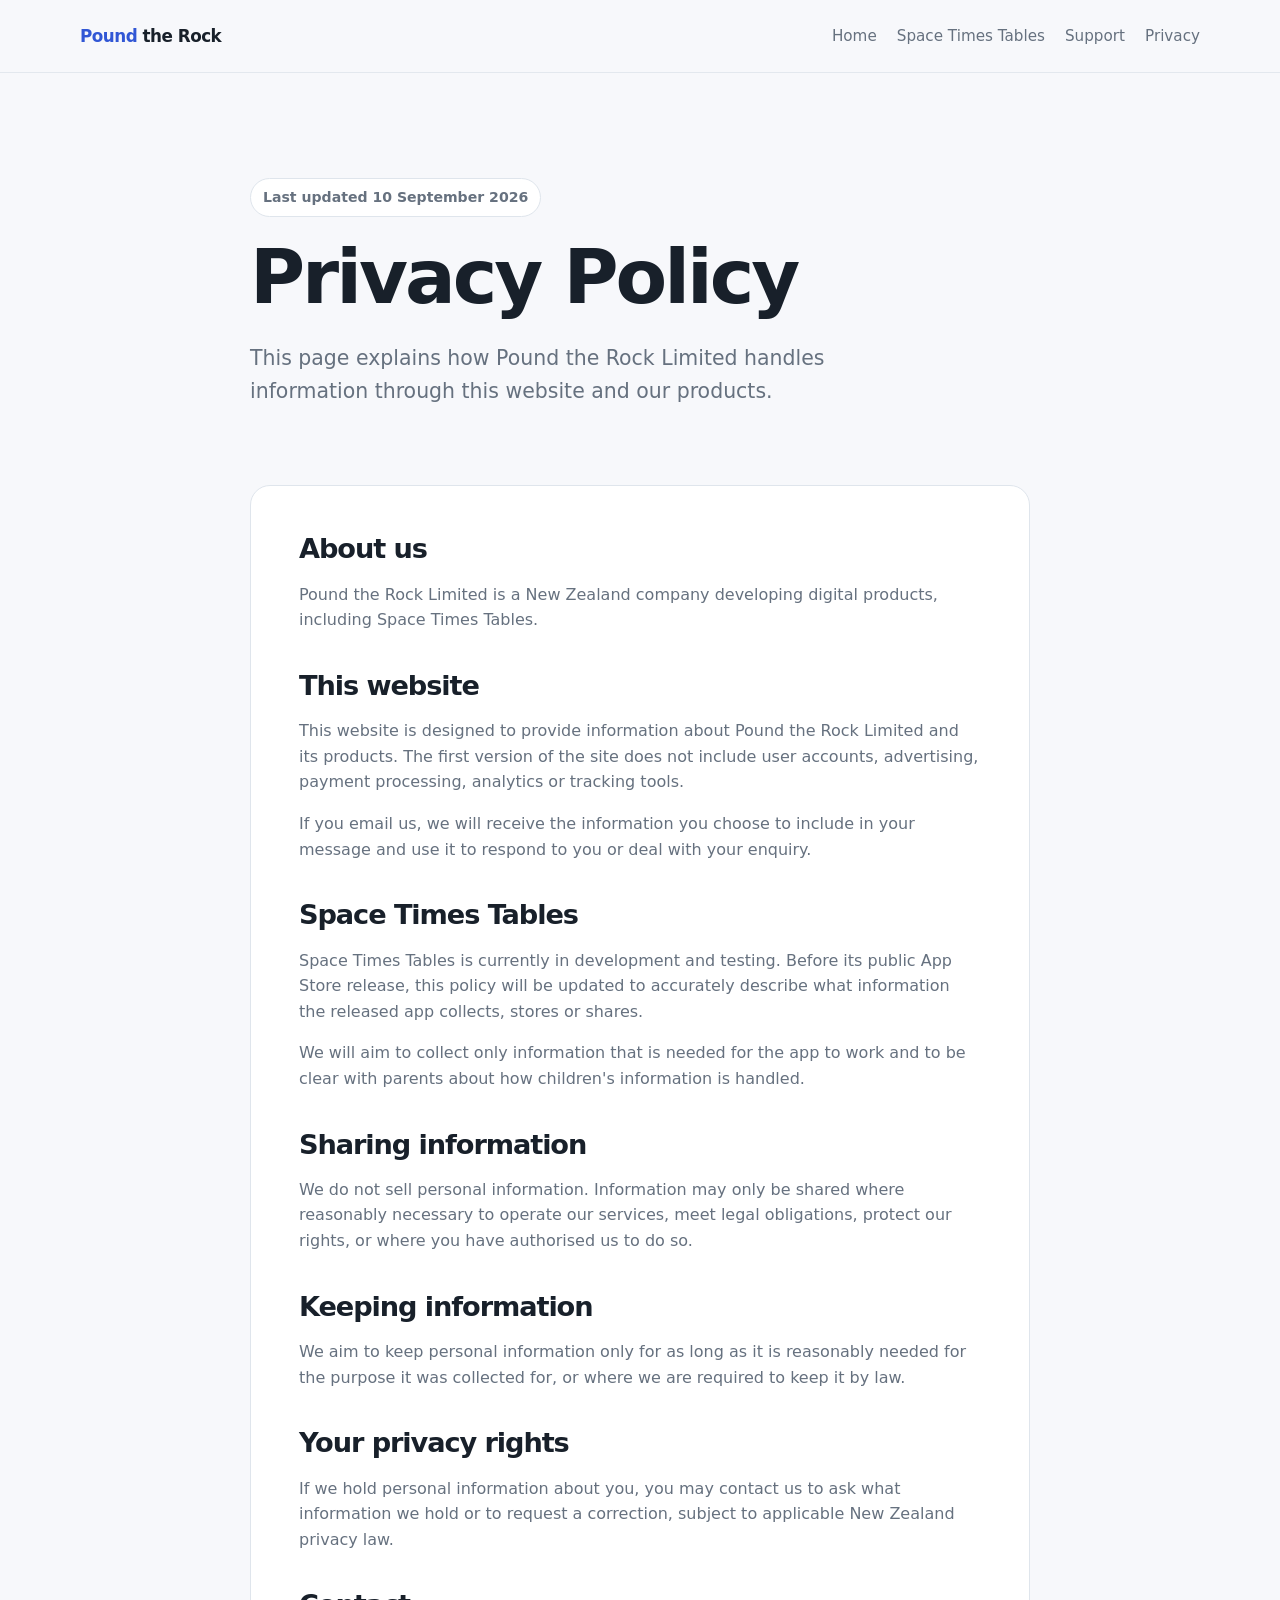
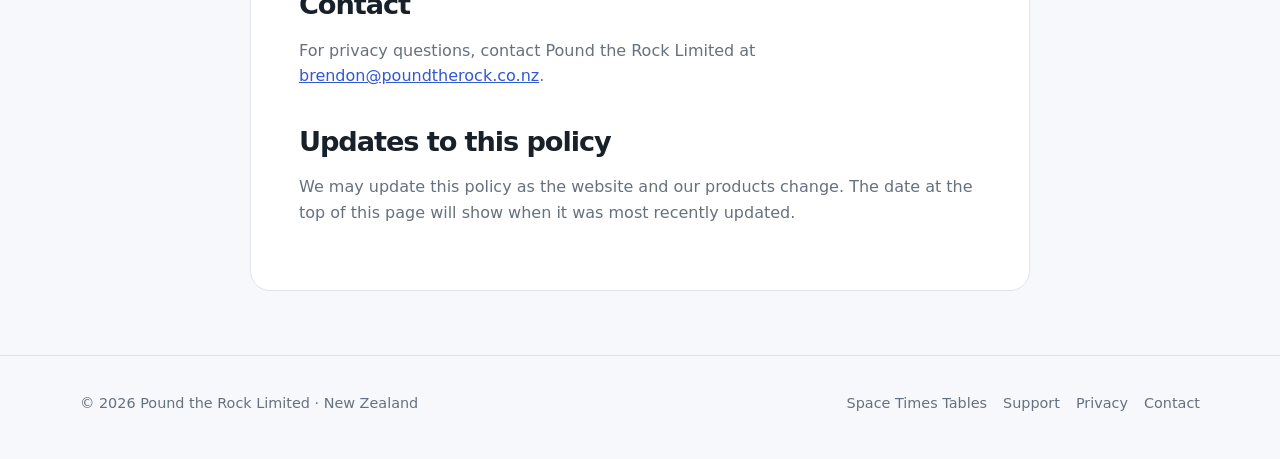
==== privacy/index.html @ e5db875f "Add privacy policy" ====
<!doctype html>
<html lang="en-NZ">
<head>
  <meta charset="utf-8">
  <meta name="viewport" content="width=device-width, initial-scale=1">
  <title>Privacy Policy | Pound the Rock Limited</title>
  <meta name="description" content="Privacy policy for Pound the Rock Limited website and Space Times Tables.">
  <link rel="stylesheet" href="/styles.css">
</head>
<body>
<header class="site-header"><div class="container nav"><a class="brand" href="/"><span>Pound</span> the Rock</a><nav class="nav-links" aria-label="Main navigation"><a href="/">Home</a><a href="/space-times-tables/">Space Times Tables</a><a href="/support/">Support</a><a href="/privacy/">Privacy</a></nav></div></header>
<main>
<section class="page-hero"><div class="content-narrow"><div class="eyebrow">Last updated 10 September 2026</div><h1>Privacy Policy</h1><p class="lead">This page explains how Pound the Rock Limited handles information through this website and our products.</p></div></section>
<div class="content-narrow"><div class="prose"><h2>About us</h2><p>Pound the Rock Limited is a New Zealand company developing digital products, including Space Times Tables.</p><h2>This website</h2><p>This website is designed to provide information about Pound the Rock Limited and its products. The first version of the site does not include user accounts, advertising, payment processing, analytics or tracking tools.</p><p>If you email us, we will receive the information you choose to include in your message and use it to respond to you or deal with your enquiry.</p><h2>Space Times Tables</h2><p>Space Times Tables is currently in development and testing. Before its public App Store release, this policy will be updated to accurately describe what information the released app collects, stores or shares.</p><p>We will aim to collect only information that is needed for the app to work and to be clear with parents about how children's information is handled.</p><h2>Sharing information</h2><p>We do not sell personal information. Information may only be shared where reasonably necessary to operate our services, meet legal obligations, protect our rights, or where you have authorised us to do so.</p><h2>Keeping information</h2><p>We aim to keep personal information only for as long as it is reasonably needed for the purpose it was collected for, or where we are required to keep it by law.</p><h2>Your privacy rights</h2><p>If we hold personal information about you, you may contact us to ask what information we hold or to request a correction, subject to applicable New Zealand privacy law.</p><h2>Contact</h2><p>For privacy questions, contact Pound the Rock Limited at <a href="mailto:brendon@poundtherock.co.nz">brendon@poundtherock.co.nz</a>.</p><h2>Updates to this policy</h2><p>We may update this policy as the website and our products change. The date at the top of this page will show when it was most recently updated.</p></div></div>
</main>
<footer class="site-footer"><div class="container footer-row"><div>© 2026 Pound the Rock Limited · New Zealand</div><div class="footer-links"><a href="/space-times-tables/">Space Times Tables</a><a href="/support/">Support</a><a href="/privacy/">Privacy</a><a href="mailto:brendon@poundtherock.co.nz">Contact</a></div></div></footer>
</body>
</html>
---- styles.css ----
:root {
  --bg: #f7f8fb;
  --surface: #ffffff;
  --surface-soft: #eef2f7;
  --text: #18202a;
  --muted: #66717f;
  --line: #dfe5ec;
  --accent: #3157d5;
  --accent-dark: #2443ac;
  --space: #11182b;
  --radius: 20px;
  --shadow: 0 16px 45px rgba(24, 32, 42, 0.08);
  --content: 1120px;
}
* { box-sizing: border-box; }
html { scroll-behavior: smooth; -webkit-text-size-adjust: 100%; }
body { margin: 0; font-family: Inter, ui-sans-serif, system-ui, -apple-system, BlinkMacSystemFont, "Segoe UI", sans-serif; background: var(--bg); color: var(--text); line-height: 1.6; }
a { color: inherit; }
img, svg { max-width: 100%; }
.container { width: min(calc(100% - 40px), var(--content)); margin-inline: auto; }
.site-header { position: sticky; top: 0; z-index: 20; background: rgba(247, 248, 251, 0.92); backdrop-filter: blur(14px); border-bottom: 1px solid rgba(223, 229, 236, 0.8); }
.nav { min-height: 72px; display: flex; align-items: center; justify-content: space-between; gap: 24px; }
.brand { text-decoration: none; font-weight: 800; letter-spacing: -0.03em; font-size: 1.05rem; white-space: nowrap; }
.brand span { color: var(--accent); }
.nav-links { display: flex; gap: 20px; align-items: center; flex-wrap: wrap; justify-content: flex-end; }
.nav-links a { text-decoration: none; color: var(--muted); font-size: 0.95rem; }
.nav-links a:hover, .nav-links a:focus-visible { color: var(--text); }
.hero { padding: clamp(72px, 10vw, 132px) 0 clamp(64px, 9vw, 110px); }
.hero-grid { display: grid; grid-template-columns: minmax(0, 1.1fr) minmax(300px, 0.9fr); gap: clamp(36px, 7vw, 84px); align-items: center; }
.eyebrow { display: inline-flex; align-items: center; gap: 8px; padding: 7px 12px; border: 1px solid var(--line); background: var(--surface); border-radius: 999px; color: var(--muted); font-size: 0.88rem; font-weight: 650; margin-bottom: 20px; }
h1, h2, h3 { line-height: 1.08; letter-spacing: -0.04em; margin-top: 0; }
h1 { font-size: clamp(2.7rem, 7vw, 5.6rem); max-width: 900px; margin-bottom: 24px; }
h2 { font-size: clamp(2rem, 4vw, 3.45rem); margin-bottom: 18px; }
h3 { font-size: 1.25rem; margin-bottom: 10px; }
.lead { color: var(--muted); font-size: clamp(1.08rem, 2vw, 1.28rem); max-width: 680px; margin: 0 0 30px; }
.actions { display: flex; gap: 12px; flex-wrap: wrap; }
.button { display: inline-flex; min-height: 48px; align-items: center; justify-content: center; padding: 0 18px; border-radius: 12px; text-decoration: none; font-weight: 700; border: 1px solid transparent; }
.button.primary { color: #fff; background: var(--accent); }
.button.primary:hover { background: var(--accent-dark); }
.button.secondary { background: var(--surface); border-color: var(--line); }
.space-card { position: relative; min-height: 430px; border-radius: 30px; overflow: hidden; background: radial-gradient(circle at 18% 18%, rgba(255,255,255,.95) 0 2px, transparent 3px), radial-gradient(circle at 72% 25%, rgba(255,255,255,.75) 0 1.5px, transparent 2.5px), radial-gradient(circle at 82% 68%, rgba(255,255,255,.85) 0 2px, transparent 3px), radial-gradient(circle at 34% 75%, rgba(255,255,255,.5) 0 1px, transparent 2px), linear-gradient(145deg, #0d1427, #1c2950 58%, #364b89); box-shadow: var(--shadow); }
.planet { position: absolute; width: 190px; aspect-ratio: 1; border-radius: 50%; right: 50px; top: 62px; background: radial-gradient(circle at 35% 28%, #fff7cc 0 7%, transparent 8%), linear-gradient(150deg, #f5b95d, #e16f53 55%, #9a3f50); box-shadow: inset -25px -22px 40px rgba(25, 18, 35, 0.28), 0 18px 40px rgba(0,0,0,.22); }
.orbit { position: absolute; width: 300px; height: 120px; border: 2px solid rgba(255,255,255,.3); border-radius: 50%; transform: rotate(-22deg); right: -4px; top: 100px; }
.rocket { position: absolute; left: 52px; bottom: 72px; font-size: 4.2rem; transform: rotate(-12deg); }
.space-label { position: absolute; left: 30px; right: 30px; bottom: 24px; color: rgba(255,255,255,.72); font-size: 0.9rem; }
.section { padding: clamp(64px, 9vw, 104px) 0; }
.section.white { background: var(--surface); border-block: 1px solid var(--line); }
.section-intro { max-width: 720px; margin-bottom: 38px; }
.section-intro p, .copy p { color: var(--muted); }
.cards { display: grid; grid-template-columns: repeat(3, minmax(0, 1fr)); gap: 18px; }
.card { background: var(--surface); border: 1px solid var(--line); border-radius: var(--radius); padding: 24px; }
.white .card { background: var(--bg); }
.card p { color: var(--muted); margin-bottom: 0; }
.product-feature { background: var(--space); color: white; border-radius: 30px; padding: clamp(30px, 6vw, 64px); display: grid; grid-template-columns: minmax(0, 1.05fr) minmax(280px, .95fr); gap: clamp(28px, 6vw, 70px); align-items: center; }
.product-feature p { color: rgba(255,255,255,.7); }
.product-feature .button.secondary { background: rgba(255,255,255,.08); color: white; border-color: rgba(255,255,255,.18); }
.screenshot-grid { display: grid; grid-template-columns: repeat(3, minmax(0, 1fr)); gap: 18px; }
.screenshot-placeholder { aspect-ratio: 9 / 19.5; max-height: 540px; border: 1.5px dashed #aeb8c6; border-radius: 26px; display: grid; place-items: center; text-align: center; padding: 20px; background: linear-gradient(180deg, rgba(49,87,213,.06), rgba(49,87,213,.015)), var(--surface); color: var(--muted); }
.screenshot-placeholder strong { color: var(--text); display: block; margin-bottom: 5px; }
.page-hero { padding: clamp(64px, 9vw, 105px) 0 48px; }
.page-hero h1 { font-size: clamp(2.5rem, 6vw, 4.7rem); }
.content-narrow { width: min(calc(100% - 40px), 780px); margin-inline: auto; }
.prose { background: var(--surface); border: 1px solid var(--line); border-radius: var(--radius); padding: clamp(26px, 5vw, 48px); margin-bottom: 64px; }
.prose h2 { font-size: 1.7rem; margin-top: 38px; }
.prose h2:first-child { margin-top: 0; }
.prose p, .prose li { color: var(--muted); }
.prose a { color: var(--accent); }
.status { display: inline-flex; padding: 7px 11px; border-radius: 999px; background: #e8f6ec; color: #28623b; font-size: 0.86rem; font-weight: 700; }
.site-footer { border-top: 1px solid var(--line); padding: 36px 0 44px; color: var(--muted); font-size: 0.9rem; }
.footer-row { display: flex; justify-content: space-between; gap: 24px; flex-wrap: wrap; }
.footer-links { display: flex; gap: 16px; flex-wrap: wrap; }
.footer-links a { text-decoration: none; }
@media (max-width: 820px) { .hero-grid, .product-feature { grid-template-columns: 1fr; } .space-card { min-height: 360px; max-width: 620px; } .cards { grid-template-columns: 1fr; } .screenshot-grid { grid-template-columns: repeat(2, minmax(0, 1fr)); } }
@media (max-width: 620px) { .container, .content-narrow { width: min(calc(100% - 28px), var(--content)); } .nav { min-height: 64px; align-items: flex-start; padding-block: 14px; } .nav-links { gap: 11px 15px; font-size: .92rem; } .nav-links a:nth-child(1) { display: none; } .hero { padding-top: 58px; } h1 { font-size: clamp(2.6rem, 13vw, 4rem); } .space-card { min-height: 310px; } .planet { width: 145px; right: 28px; top: 48px; } .orbit { width: 230px; height: 94px; right: -15px; top: 72px; } .rocket { left: 32px; bottom: 62px; font-size: 3.4rem; } .screenshot-grid { grid-template-columns: 1fr; } .screenshot-placeholder { width: min(82vw, 330px); justify-self: center; } }
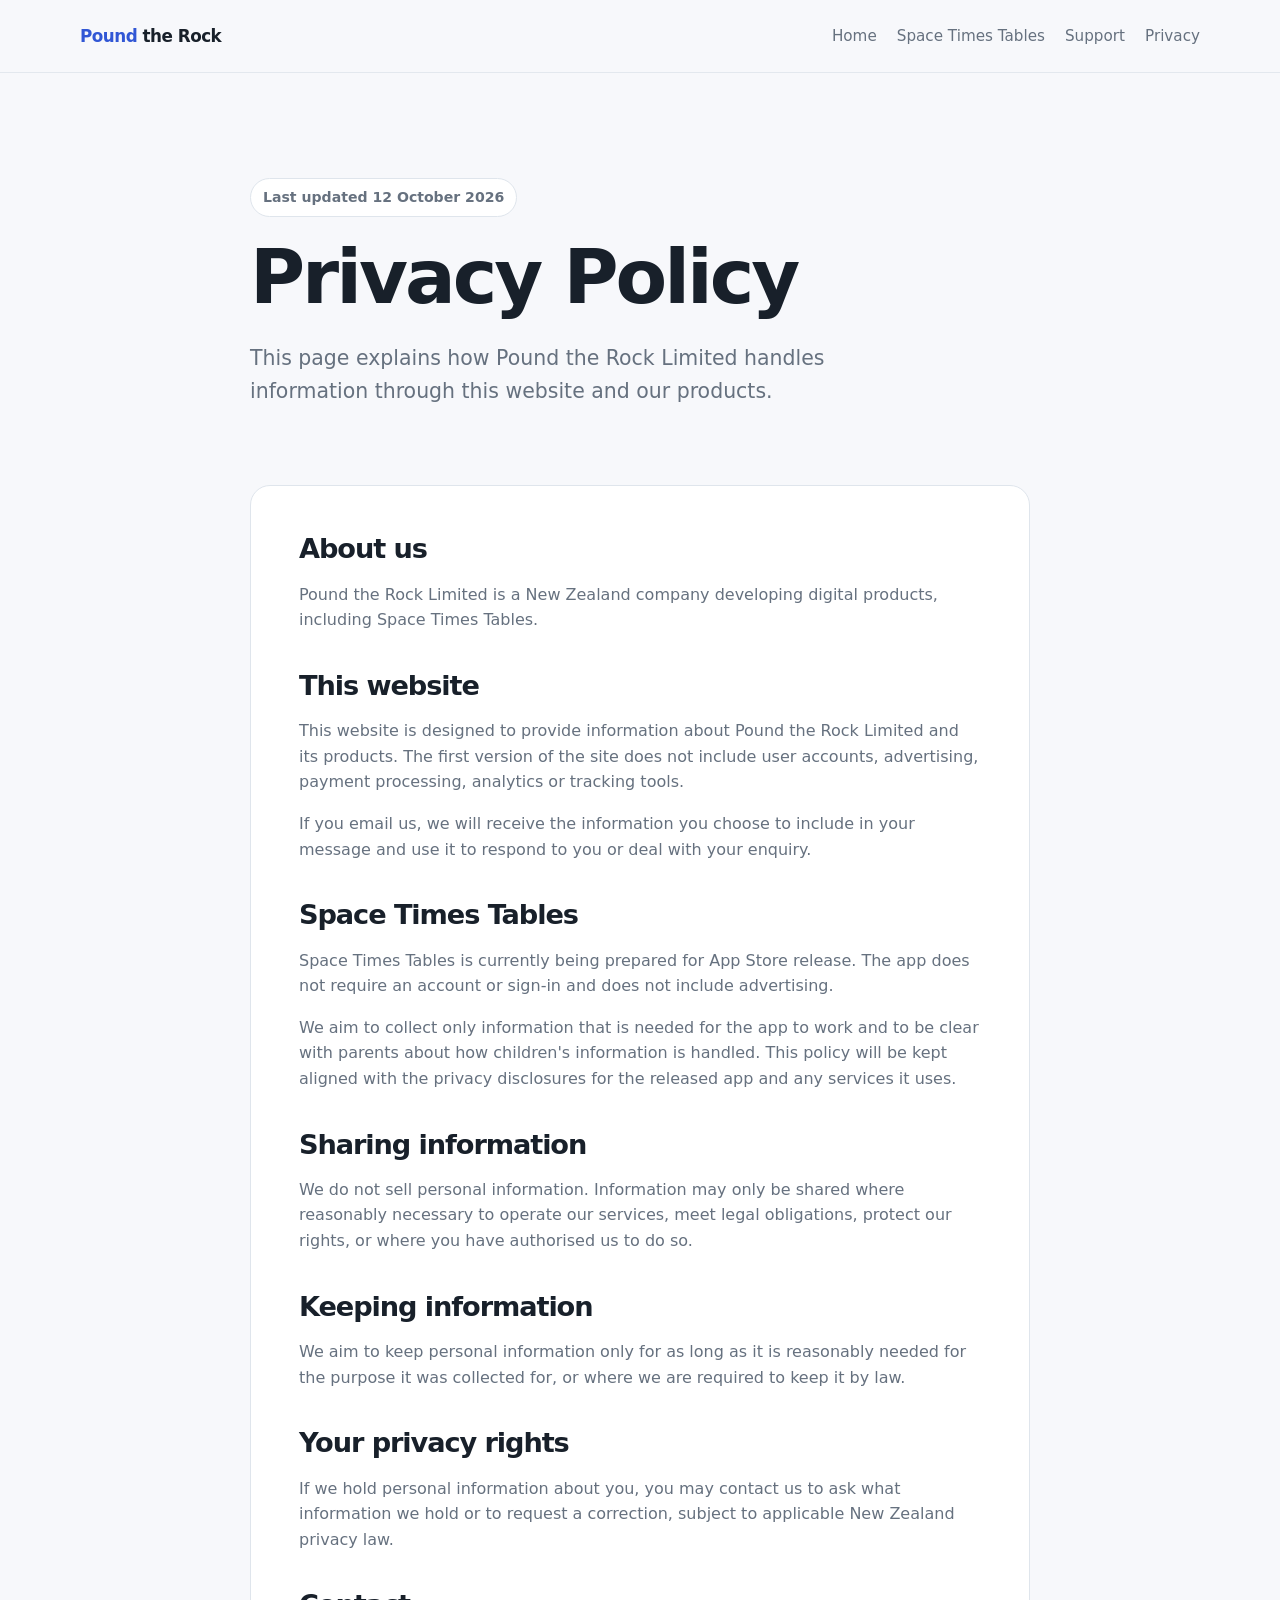
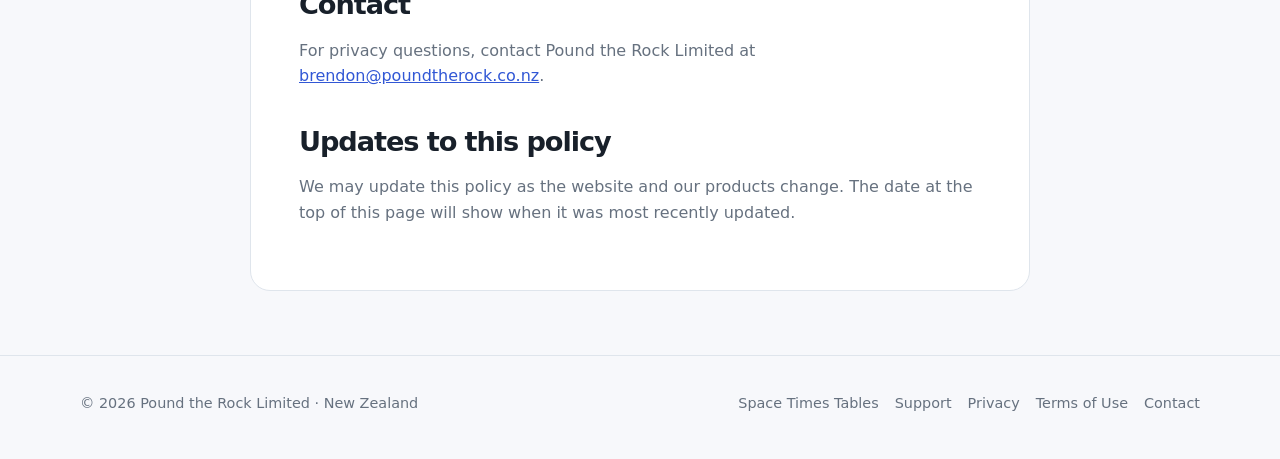
==== commit 30ce3e57: "Refresh privacy policy for App Store launch" ====
--- a/privacy/index.html
+++ b/privacy/index.html
@@ -5,14 +5,14 @@
   <meta name="viewport" content="width=device-width, initial-scale=1">
   <title>Privacy Policy | Pound the Rock Limited</title>
   <meta name="description" content="Privacy policy for Pound the Rock Limited website and Space Times Tables.">
-  <link rel="stylesheet" href="/styles.css">
+  <link rel="stylesheet" href="../styles.css">
 </head>
 <body>
-<header class="site-header"><div class="container nav"><a class="brand" href="/"><span>Pound</span> the Rock</a><nav class="nav-links" aria-label="Main navigation"><a href="/">Home</a><a href="/space-times-tables/">Space Times Tables</a><a href="/support/">Support</a><a href="/privacy/">Privacy</a></nav></div></header>
+<header class="site-header"><div class="container nav"><a class="brand" href="../"><span>Pound</span> the Rock</a><nav class="nav-links" aria-label="Main navigation"><a href="../">Home</a><a href="../space-times-tables/">Space Times Tables</a><a href="../support/">Support</a><a href="./">Privacy</a></nav></div></header>
 <main>
-<section class="page-hero"><div class="content-narrow"><div class="eyebrow">Last updated 10 September 2026</div><h1>Privacy Policy</h1><p class="lead">This page explains how Pound the Rock Limited handles information through this website and our products.</p></div></section>
-<div class="content-narrow"><div class="prose"><h2>About us</h2><p>Pound the Rock Limited is a New Zealand company developing digital products, including Space Times Tables.</p><h2>This website</h2><p>This website is designed to provide information about Pound the Rock Limited and its products. The first version of the site does not include user accounts, advertising, payment processing, analytics or tracking tools.</p><p>If you email us, we will receive the information you choose to include in your message and use it to respond to you or deal with your enquiry.</p><h2>Space Times Tables</h2><p>Space Times Tables is currently in development and testing. Before its public App Store release, this policy will be updated to accurately describe what information the released app collects, stores or shares.</p><p>We will aim to collect only information that is needed for the app to work and to be clear with parents about how children's information is handled.</p><h2>Sharing information</h2><p>We do not sell personal information. Information may only be shared where reasonably necessary to operate our services, meet legal obligations, protect our rights, or where you have authorised us to do so.</p><h2>Keeping information</h2><p>We aim to keep personal information only for as long as it is reasonably needed for the purpose it was collected for, or where we are required to keep it by law.</p><h2>Your privacy rights</h2><p>If we hold personal information about you, you may contact us to ask what information we hold or to request a correction, subject to applicable New Zealand privacy law.</p><h2>Contact</h2><p>For privacy questions, contact Pound the Rock Limited at <a href="mailto:brendon@poundtherock.co.nz">brendon@poundtherock.co.nz</a>.</p><h2>Updates to this policy</h2><p>We may update this policy as the website and our products change. The date at the top of this page will show when it was most recently updated.</p></div></div>
+<section class="page-hero"><div class="content-narrow"><div class="eyebrow">Last updated 12 October 2026</div><h1>Privacy Policy</h1><p class="lead">This page explains how Pound the Rock Limited handles information through this website and our products.</p></div></section>
+<div class="content-narrow"><div class="prose"><h2>About us</h2><p>Pound the Rock Limited is a New Zealand company developing digital products, including Space Times Tables.</p><h2>This website</h2><p>This website is designed to provide information about Pound the Rock Limited and its products. The first version of the site does not include user accounts, advertising, payment processing, analytics or tracking tools.</p><p>If you email us, we will receive the information you choose to include in your message and use it to respond to you or deal with your enquiry.</p><h2>Space Times Tables</h2><p>Space Times Tables is currently being prepared for App Store release. The app does not require an account or sign-in and does not include advertising.</p><p>We aim to collect only information that is needed for the app to work and to be clear with parents about how children's information is handled. This policy will be kept aligned with the privacy disclosures for the released app and any services it uses.</p><h2>Sharing information</h2><p>We do not sell personal information. Information may only be shared where reasonably necessary to operate our services, meet legal obligations, protect our rights, or where you have authorised us to do so.</p><h2>Keeping information</h2><p>We aim to keep personal information only for as long as it is reasonably needed for the purpose it was collected for, or where we are required to keep it by law.</p><h2>Your privacy rights</h2><p>If we hold personal information about you, you may contact us to ask what information we hold or to request a correction, subject to applicable New Zealand privacy law.</p><h2>Contact</h2><p>For privacy questions, contact Pound the Rock Limited at <a href="mailto:brendon@poundtherock.co.nz">brendon@poundtherock.co.nz</a>.</p><h2>Updates to this policy</h2><p>We may update this policy as the website and our products change. The date at the top of this page will show when it was most recently updated.</p></div></div>
 </main>
-<footer class="site-footer"><div class="container footer-row"><div>© 2026 Pound the Rock Limited · New Zealand</div><div class="footer-links"><a href="/space-times-tables/">Space Times Tables</a><a href="/support/">Support</a><a href="/privacy/">Privacy</a><a href="mailto:brendon@poundtherock.co.nz">Contact</a></div></div></footer>
+<footer class="site-footer"><div class="container footer-row"><div>© 2026 Pound the Rock Limited · New Zealand</div><div class="footer-links"><a href="../space-times-tables/">Space Times Tables</a><a href="../support/">Support</a><a href="./">Privacy</a><a href="https://www.apple.com/legal/internet-services/itunes/dev/stdeula/" target="_blank" rel="noopener">Terms of Use</a><a href="mailto:brendon@poundtherock.co.nz">Contact</a></div></div></footer>
 </body>
 </html>
--- a/styles.css
+++ b/styles.css
@@ -54,9 +54,9 @@
 .product-feature { background: var(--space); color: white; border-radius: 30px; padding: clamp(30px, 6vw, 64px); display: grid; grid-template-columns: minmax(0, 1.05fr) minmax(280px, .95fr); gap: clamp(28px, 6vw, 70px); align-items: center; }
 .product-feature p { color: rgba(255,255,255,.7); }
 .product-feature .button.secondary { background: rgba(255,255,255,.08); color: white; border-color: rgba(255,255,255,.18); }
-.screenshot-grid { display: grid; grid-template-columns: repeat(3, minmax(0, 1fr)); gap: 18px; }
-.screenshot-placeholder { aspect-ratio: 9 / 19.5; max-height: 540px; border: 1.5px dashed #aeb8c6; border-radius: 26px; display: grid; place-items: center; text-align: center; padding: 20px; background: linear-gradient(180deg, rgba(49,87,213,.06), rgba(49,87,213,.015)), var(--surface); color: var(--muted); }
-.screenshot-placeholder strong { color: var(--text); display: block; margin-bottom: 5px; }
+.screenshot-grid { display: grid; grid-template-columns: repeat(3, minmax(0, 1fr)); gap: clamp(16px, 2.5vw, 28px); align-items: start; }
+.screenshot-card { margin: 0; background: var(--surface); border: 1px solid var(--line); border-radius: 28px; padding: 8px; box-shadow: var(--shadow); overflow: hidden; }
+.screenshot-image { display: block; width: 100%; height: auto; border-radius: 21px; }
 .page-hero { padding: clamp(64px, 9vw, 105px) 0 48px; }
 .page-hero h1 { font-size: clamp(2.5rem, 6vw, 4.7rem); }
 .content-narrow { width: min(calc(100% - 40px), 780px); margin-inline: auto; }
@@ -71,4 +71,4 @@
 .footer-links { display: flex; gap: 16px; flex-wrap: wrap; }
 .footer-links a { text-decoration: none; }
 @media (max-width: 820px) { .hero-grid, .product-feature { grid-template-columns: 1fr; } .space-card { min-height: 360px; max-width: 620px; } .cards { grid-template-columns: 1fr; } .screenshot-grid { grid-template-columns: repeat(2, minmax(0, 1fr)); } }
-@media (max-width: 620px) { .container, .content-narrow { width: min(calc(100% - 28px), var(--content)); } .nav { min-height: 64px; align-items: flex-start; padding-block: 14px; } .nav-links { gap: 11px 15px; font-size: .92rem; } .nav-links a:nth-child(1) { display: none; } .hero { padding-top: 58px; } h1 { font-size: clamp(2.6rem, 13vw, 4rem); } .space-card { min-height: 310px; } .planet { width: 145px; right: 28px; top: 48px; } .orbit { width: 230px; height: 94px; right: -15px; top: 72px; } .rocket { left: 32px; bottom: 62px; font-size: 3.4rem; } .screenshot-grid { grid-template-columns: 1fr; } .screenshot-placeholder { width: min(82vw, 330px); justify-self: center; } }
+@media (max-width: 620px) { .container, .content-narrow { width: min(calc(100% - 28px), var(--content)); } .nav { min-height: 64px; align-items: flex-start; padding-block: 14px; } .nav-links { gap: 11px 15px; font-size: .92rem; } .nav-links a:nth-child(1) { display: none; } .hero { padding-top: 58px; } h1 { font-size: clamp(2.6rem, 13vw, 4rem); } .space-card { min-height: 310px; } .planet { width: 145px; right: 28px; top: 48px; } .orbit { width: 230px; height: 94px; right: -15px; top: 72px; } .rocket { left: 32px; bottom: 62px; font-size: 3.4rem; } .screenshot-grid { grid-template-columns: 1fr; } .screenshot-card { width: min(86vw, 360px); justify-self: center; } }
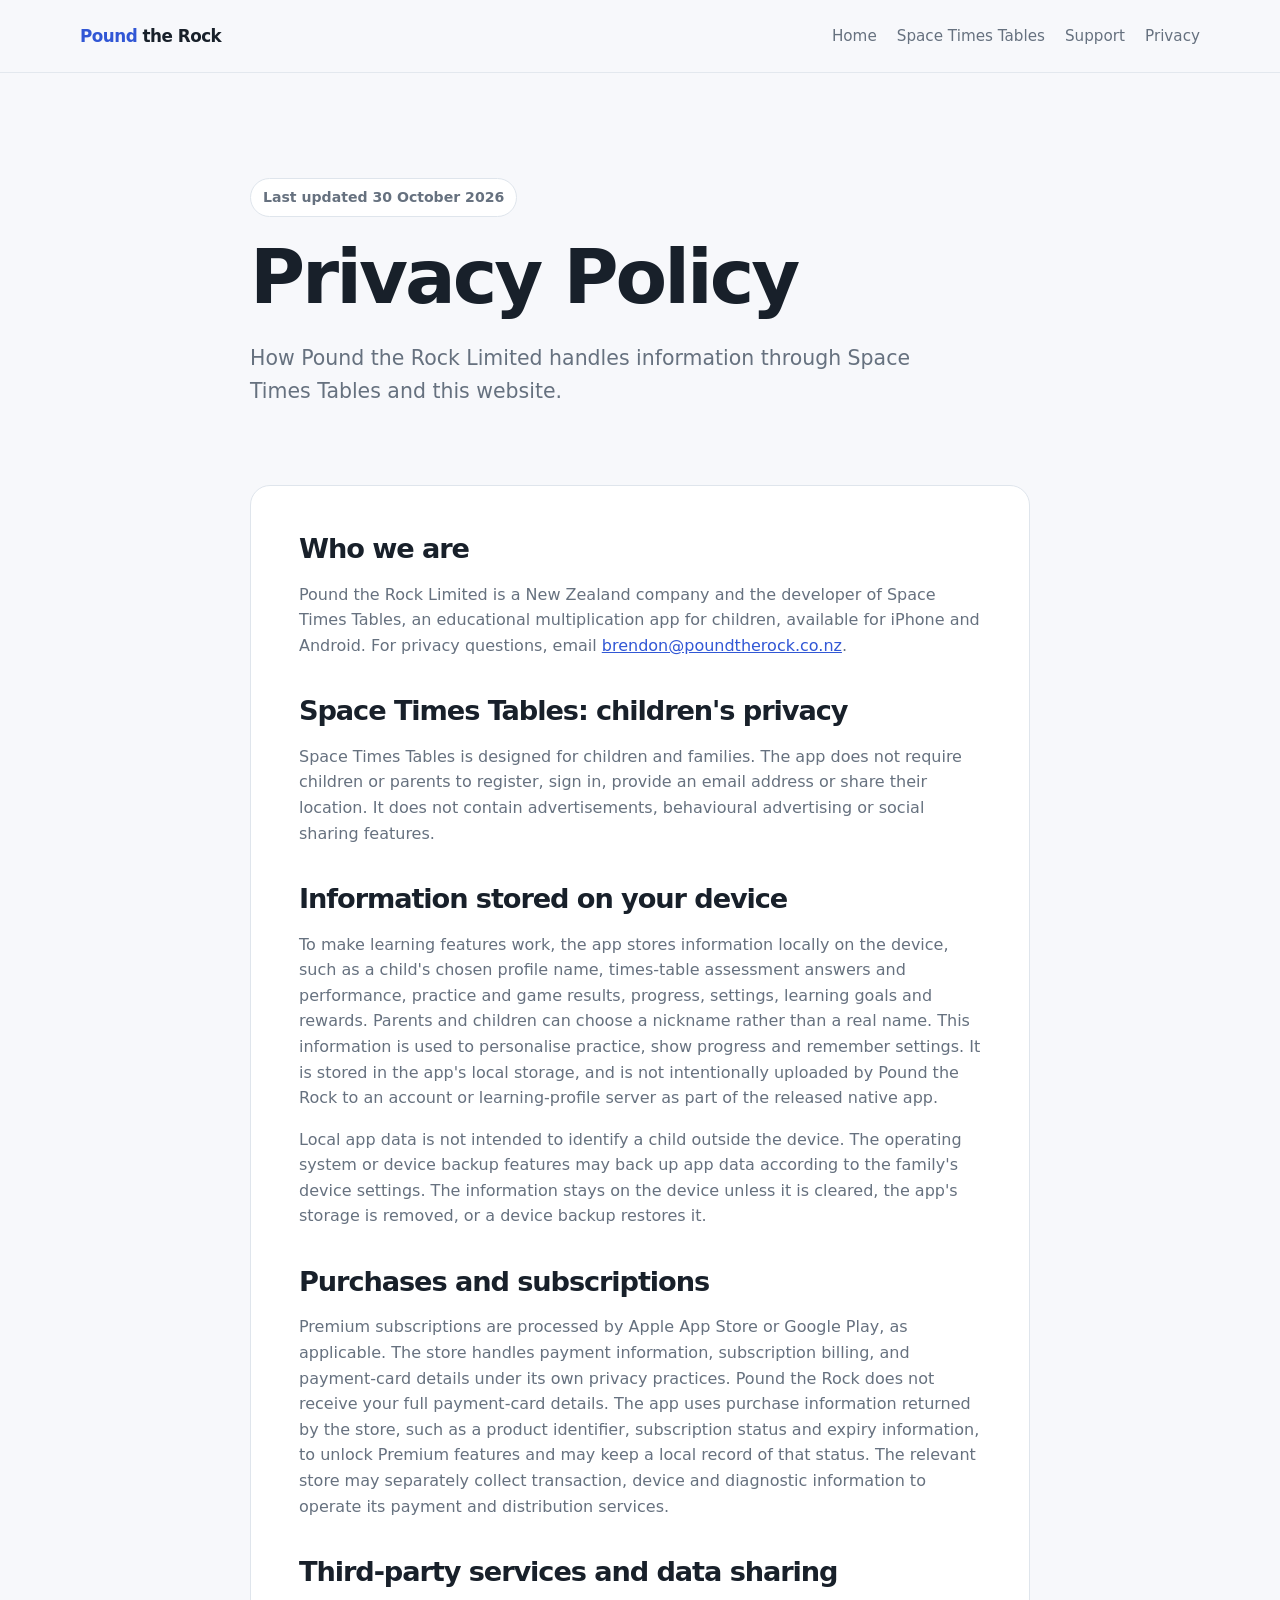
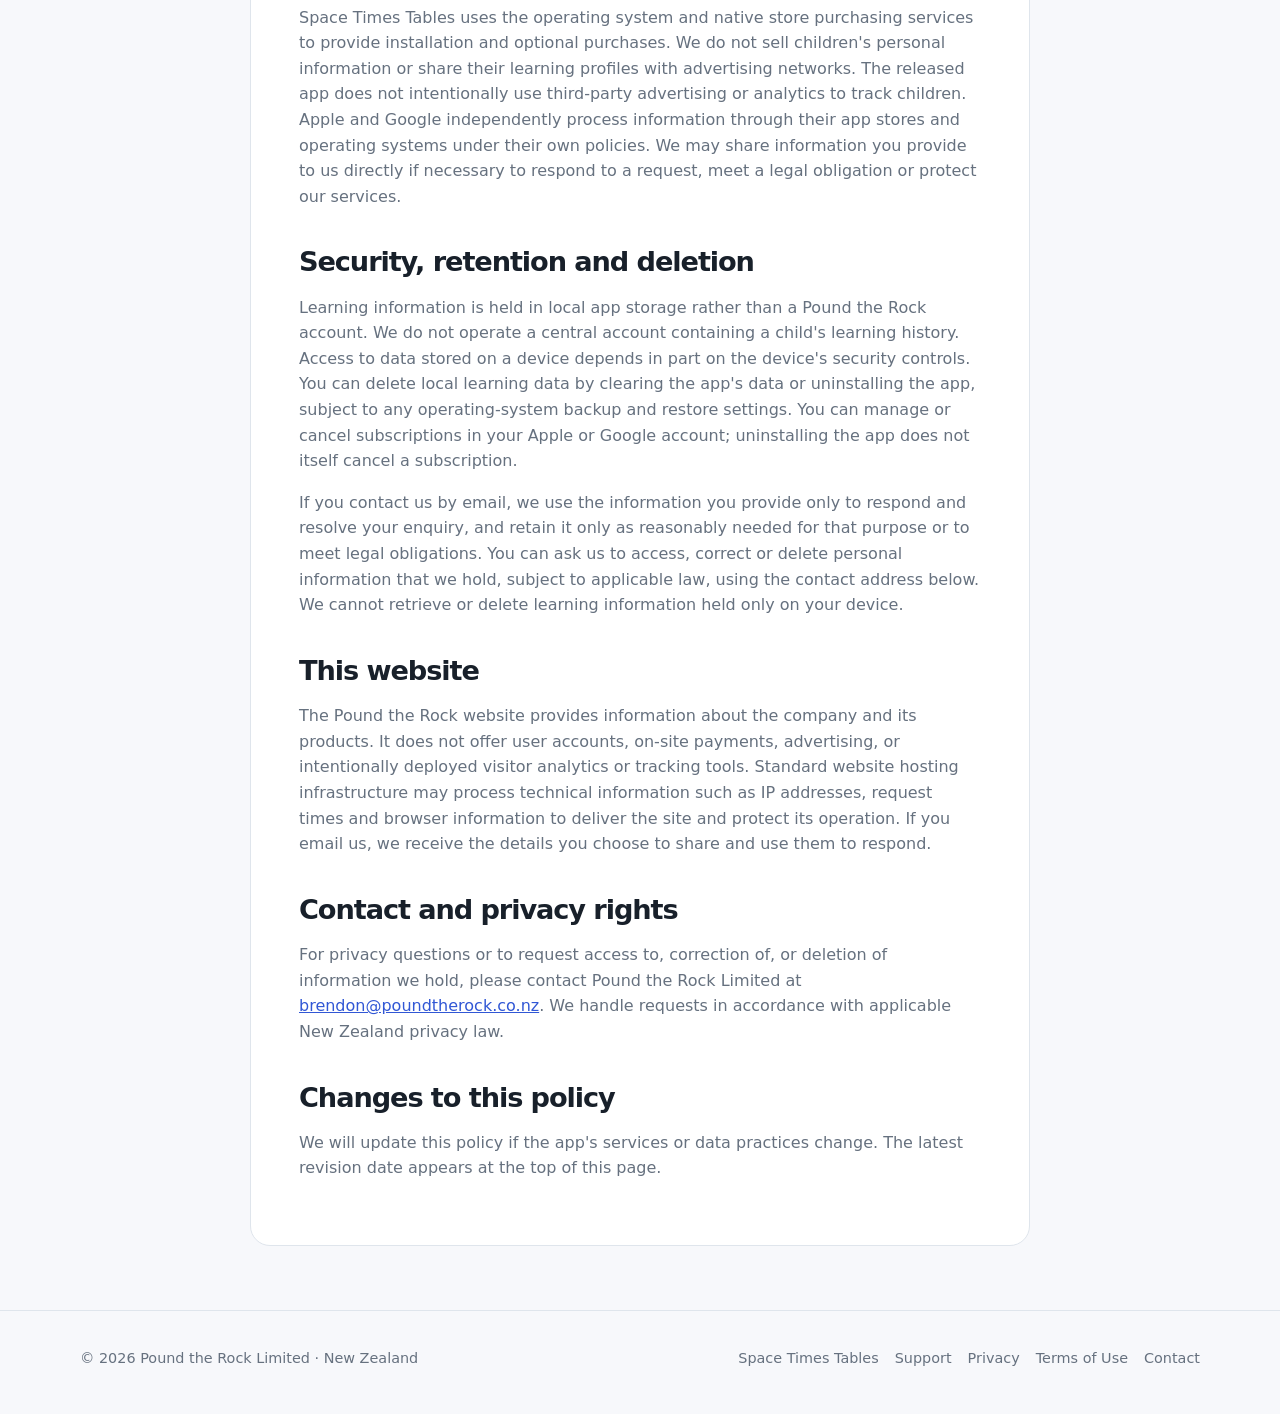
==== commit 8f97e21e: "Update Space Times Tables privacy policy for iOS, Google Play Families and local child data" ====
--- a/privacy/index.html
+++ b/privacy/index.html
@@ -4,14 +4,35 @@
   <meta charset="utf-8">
   <meta name="viewport" content="width=device-width, initial-scale=1">
   <title>Privacy Policy | Pound the Rock Limited</title>
-  <meta name="description" content="Privacy policy for Pound the Rock Limited website and Space Times Tables.">
+  <meta name="description" content="Privacy policy for Pound the Rock Limited, Space Times Tables on iOS and Android, and our website.">
   <link rel="stylesheet" href="../styles.css">
 </head>
 <body>
 <header class="site-header"><div class="container nav"><a class="brand" href="../"><span>Pound</span> the Rock</a><nav class="nav-links" aria-label="Main navigation"><a href="../">Home</a><a href="../space-times-tables/">Space Times Tables</a><a href="../support/">Support</a><a href="./">Privacy</a></nav></div></header>
 <main>
-<section class="page-hero"><div class="content-narrow"><div class="eyebrow">Last updated 12 October 2026</div><h1>Privacy Policy</h1><p class="lead">This page explains how Pound the Rock Limited handles information through this website and our products.</p></div></section>
-<div class="content-narrow"><div class="prose"><h2>About us</h2><p>Pound the Rock Limited is a New Zealand company developing digital products, including Space Times Tables.</p><h2>This website</h2><p>This website is designed to provide information about Pound the Rock Limited and its products. The first version of the site does not include user accounts, advertising, payment processing, analytics or tracking tools.</p><p>If you email us, we will receive the information you choose to include in your message and use it to respond to you or deal with your enquiry.</p><h2>Space Times Tables</h2><p>Space Times Tables is currently being prepared for App Store release. The app does not require an account or sign-in and does not include advertising.</p><p>We aim to collect only information that is needed for the app to work and to be clear with parents about how children's information is handled. This policy will be kept aligned with the privacy disclosures for the released app and any services it uses.</p><h2>Sharing information</h2><p>We do not sell personal information. Information may only be shared where reasonably necessary to operate our services, meet legal obligations, protect our rights, or where you have authorised us to do so.</p><h2>Keeping information</h2><p>We aim to keep personal information only for as long as it is reasonably needed for the purpose it was collected for, or where we are required to keep it by law.</p><h2>Your privacy rights</h2><p>If we hold personal information about you, you may contact us to ask what information we hold or to request a correction, subject to applicable New Zealand privacy law.</p><h2>Contact</h2><p>For privacy questions, contact Pound the Rock Limited at <a href="mailto:brendon@poundtherock.co.nz">brendon@poundtherock.co.nz</a>.</p><h2>Updates to this policy</h2><p>We may update this policy as the website and our products change. The date at the top of this page will show when it was most recently updated.</p></div></div>
+<section class="page-hero"><div class="content-narrow"><div class="eyebrow">Last updated 30 October 2026</div><h1>Privacy Policy</h1><p class="lead">How Pound the Rock Limited handles information through Space Times Tables and this website.</p></div></section>
+<div class="content-narrow"><div class="prose">
+<h2>Who we are</h2>
+<p>Pound the Rock Limited is a New Zealand company and the developer of Space Times Tables, an educational multiplication app for children, available for iPhone and Android. For privacy questions, email <a href="mailto:brendon@poundtherock.co.nz">brendon@poundtherock.co.nz</a>.</p>
+<h2>Space Times Tables: children's privacy</h2>
+<p>Space Times Tables is designed for children and families. The app does not require children or parents to register, sign in, provide an email address or share their location. It does not contain advertisements, behavioural advertising or social sharing features.</p>
+<h2>Information stored on your device</h2>
+<p>To make learning features work, the app stores information locally on the device, such as a child's chosen profile name, times-table assessment answers and performance, practice and game results, progress, settings, learning goals and rewards. Parents and children can choose a nickname rather than a real name. This information is used to personalise practice, show progress and remember settings. It is stored in the app's local storage, and is not intentionally uploaded by Pound the Rock to an account or learning-profile server as part of the released native app.</p>
+<p>Local app data is not intended to identify a child outside the device. The operating system or device backup features may back up app data according to the family's device settings. The information stays on the device unless it is cleared, the app's storage is removed, or a device backup restores it.</p>
+<h2>Purchases and subscriptions</h2>
+<p>Premium subscriptions are processed by Apple App Store or Google Play, as applicable. The store handles payment information, subscription billing, and payment-card details under its own privacy practices. Pound the Rock does not receive your full payment-card details. The app uses purchase information returned by the store, such as a product identifier, subscription status and expiry information, to unlock Premium features and may keep a local record of that status. The relevant store may separately collect transaction, device and diagnostic information to operate its payment and distribution services.</p>
+<h2>Third-party services and data sharing</h2>
+<p>Space Times Tables uses the operating system and native store purchasing services to provide installation and optional purchases. We do not sell children's personal information or share their learning profiles with advertising networks. The released app does not intentionally use third-party advertising or analytics to track children. Apple and Google independently process information through their app stores and operating systems under their own policies. We may share information you provide to us directly if necessary to respond to a request, meet a legal obligation or protect our services.</p>
+<h2>Security, retention and deletion</h2>
+<p>Learning information is held in local app storage rather than a Pound the Rock account. We do not operate a central account containing a child's learning history. Access to data stored on a device depends in part on the device's security controls. You can delete local learning data by clearing the app's data or uninstalling the app, subject to any operating-system backup and restore settings. You can manage or cancel subscriptions in your Apple or Google account; uninstalling the app does not itself cancel a subscription.</p>
+<p>If you contact us by email, we use the information you provide only to respond and resolve your enquiry, and retain it only as reasonably needed for that purpose or to meet legal obligations. You can ask us to access, correct or delete personal information that we hold, subject to applicable law, using the contact address below. We cannot retrieve or delete learning information held only on your device.</p>
+<h2>This website</h2>
+<p>The Pound the Rock website provides information about the company and its products. It does not offer user accounts, on-site payments, advertising, or intentionally deployed visitor analytics or tracking tools. Standard website hosting infrastructure may process technical information such as IP addresses, request times and browser information to deliver the site and protect its operation. If you email us, we receive the details you choose to share and use them to respond.</p>
+<h2>Contact and privacy rights</h2>
+<p>For privacy questions or to request access to, correction of, or deletion of information we hold, please contact Pound the Rock Limited at <a href="mailto:brendon@poundtherock.co.nz">brendon@poundtherock.co.nz</a>. We handle requests in accordance with applicable New Zealand privacy law.</p>
+<h2>Changes to this policy</h2>
+<p>We will update this policy if the app's services or data practices change. The latest revision date appears at the top of this page.</p>
+</div></div>
 </main>
 <footer class="site-footer"><div class="container footer-row"><div>© 2026 Pound the Rock Limited · New Zealand</div><div class="footer-links"><a href="../space-times-tables/">Space Times Tables</a><a href="../support/">Support</a><a href="./">Privacy</a><a href="https://www.apple.com/legal/internet-services/itunes/dev/stdeula/" target="_blank" rel="noopener">Terms of Use</a><a href="mailto:brendon@poundtherock.co.nz">Contact</a></div></div></footer>
 </body>
